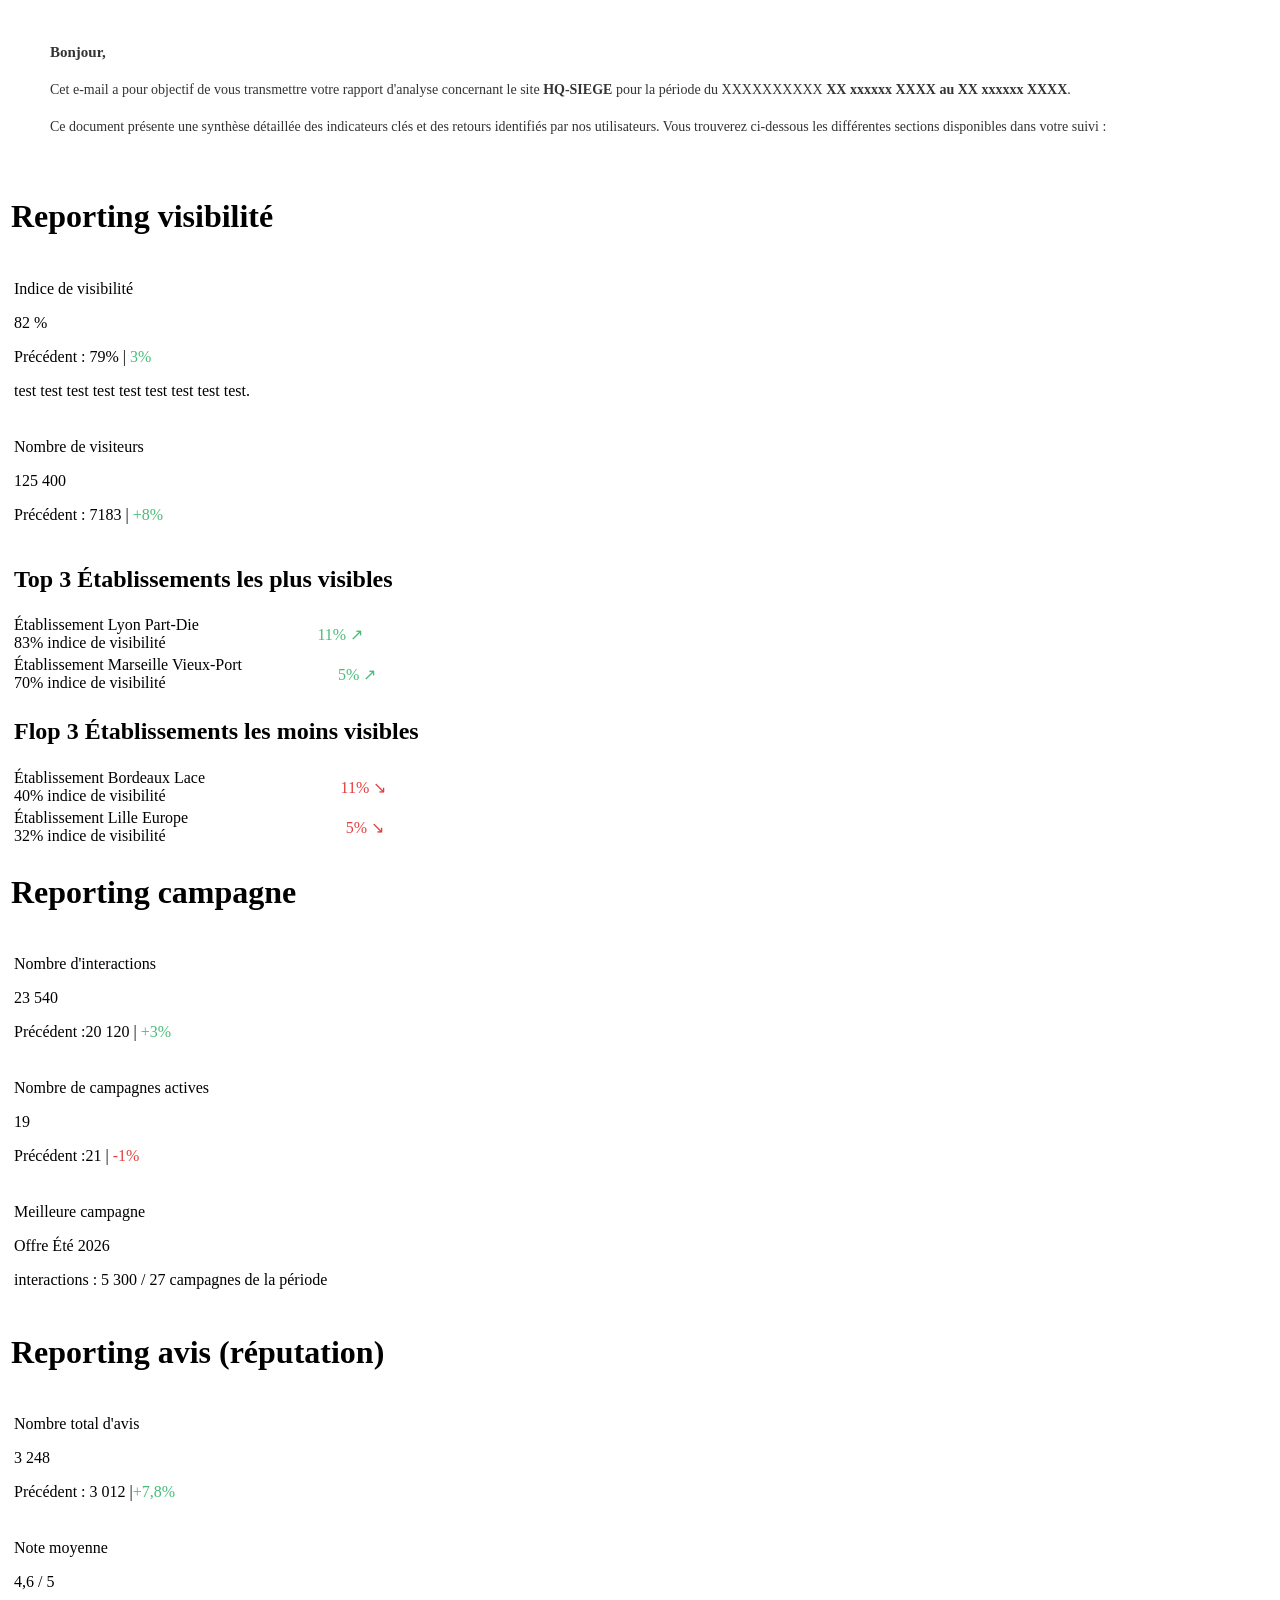
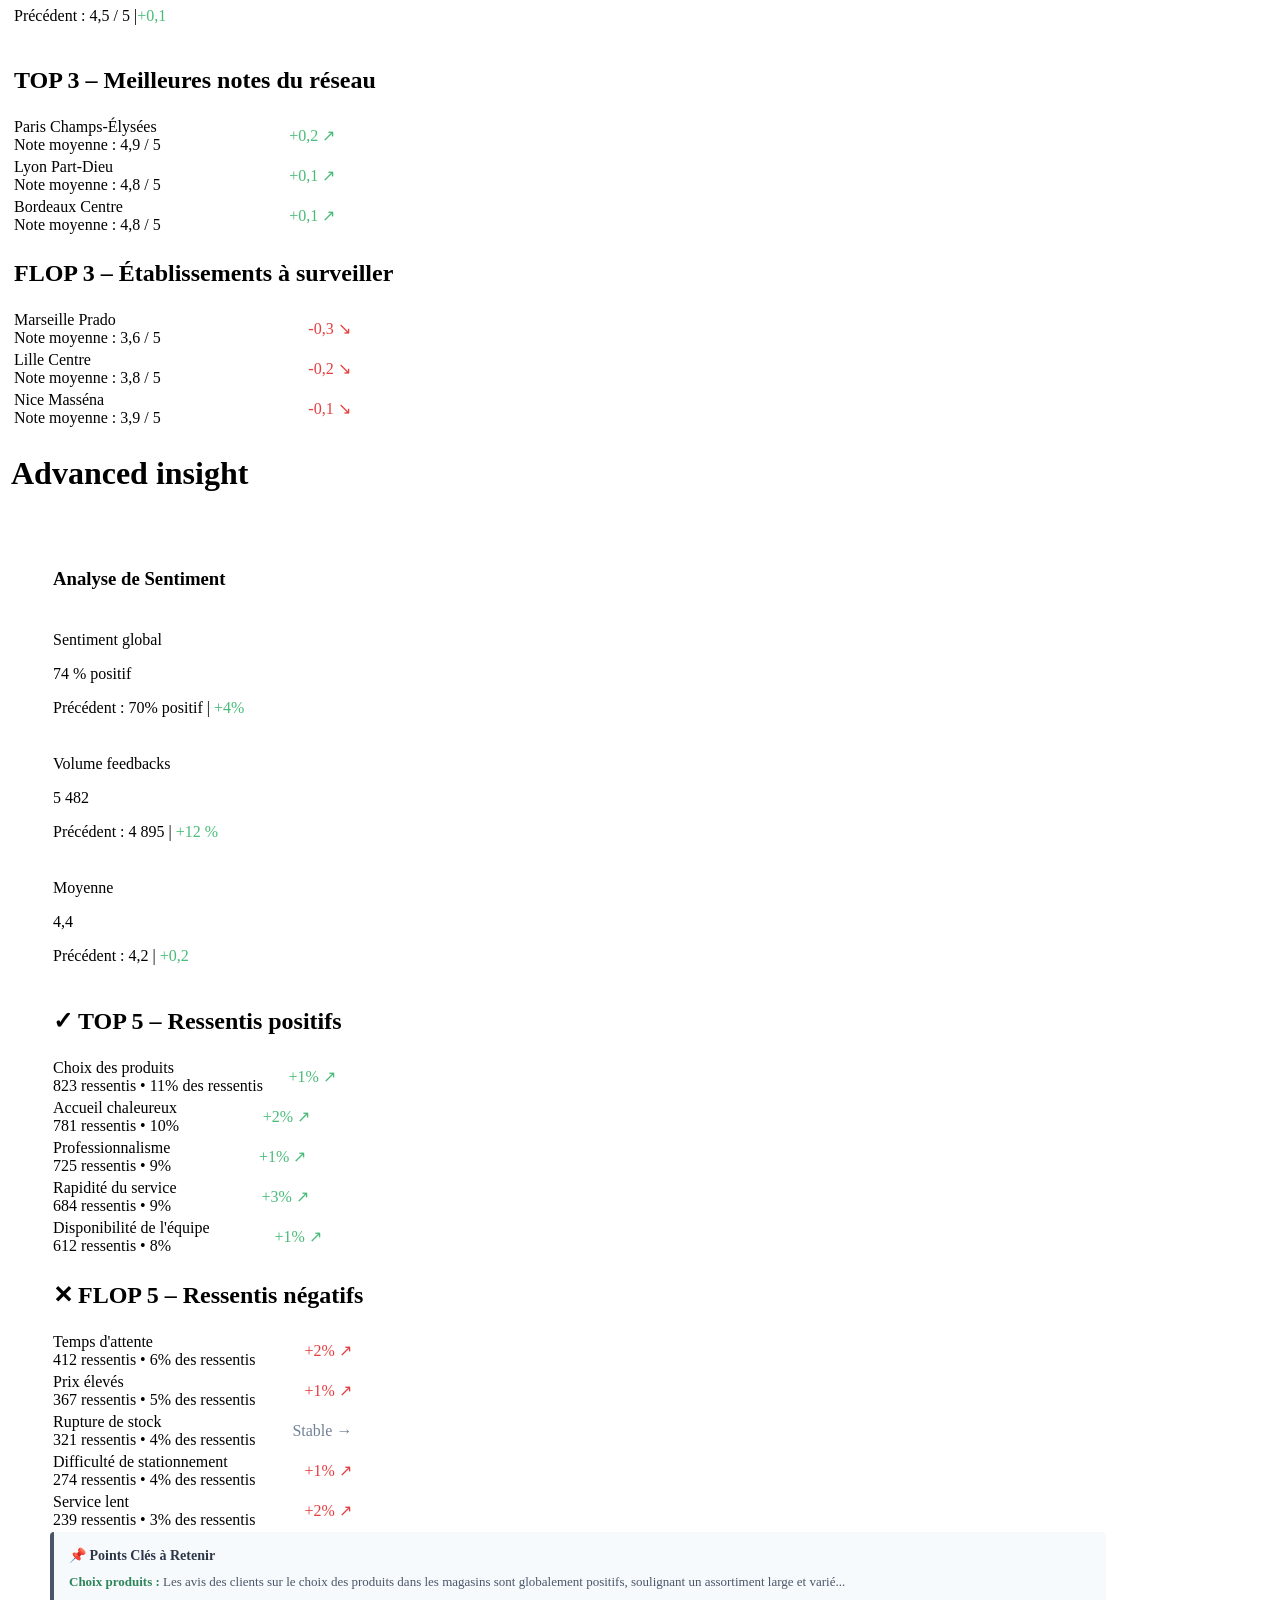
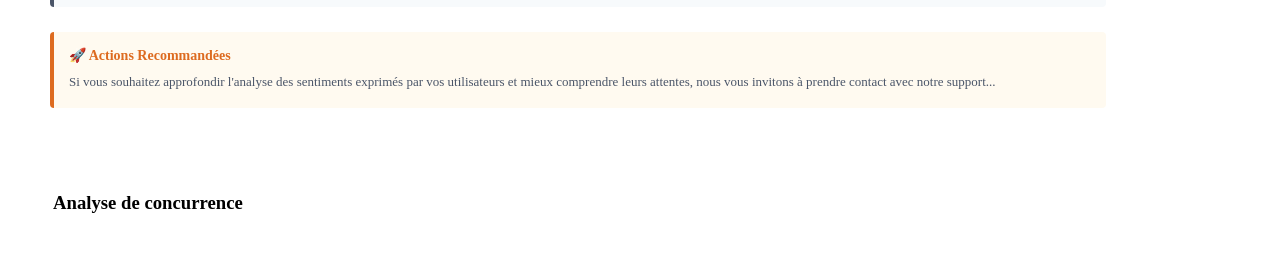
==== hq_email.html @ 709d8bdd "Template email html -> email" ====
<!DOCTYPE html>
<html lang="fr">
<head>
    <meta charset="UTF-8">
    <meta name="viewport" content="width=device-width, initial-scale=1.0">
    <link rel="stylesheet" href="temp.css">
    <title>Reporting Sentiment Client</title>
</head>
<body>
    <table class="content">
        <!-- TEXTE D'INTRODUCTION DU MAIL -->
        <tr>
            <td style="padding: 30px 40px 10px 40px; font-size: 14px; color: #333333; line-height: 1.6;">
                <p style="margin: 0 0 15px 0; font-weight: 700; font-size: 15px;">Bonjour,</p>
                <p style="margin: 0 0 15px 0;">
                    Cet e-mail a pour objectif de vous transmettre votre rapport d'analyse concernant le site <strong>HQ-SIEGE</strong> pour la période du XXXXXXXXXX <strong>XX xxxxxx XXXX au XX xxxxxx XXXX</strong>. 
                </p>
                <p style="margin: 0 0 25px 0;">
                    Ce document présente une synthèse détaillée des indicateurs clés et des retours identifiés par nos utilisateurs. Vous trouverez ci-dessous les différentes sections disponibles dans votre suivi :
                </p>
            </td>
        </tr>

        <!-- tp1 : reporting visibilité -->
        <tr>
            <td class="reporting-type">
                <h1 >Reporting visibilité</h1>
            </td>
        </tr>
        <!-- Section KPI -->
        <tr>
            <td class="visibilite-content">
                <!-- Card KPI -->
                <table class="kpi-section" >
                    <tr>
                        <td class="kpi-card">
                            <p class="kpi-title">Indice de visibilité</p>
                            <p class="kpi-value">82 %</p>
                            <p class="kpi-comp" >Précédent : 79% | <span class="kpi-stat" style="color: #48bb78;">3%</span></p>
                            <p class="kpi-comp" >test test test test test test test test test.</p>
                        </td>
                    </tr>
                </table>
                <table class="kpi-section" >
                    <tr>
                        <td class="kpi-card">
                            <p class="kpi-title">Nombre de visiteurs</p>
                            <p class="kpi-value">125 400</p>
                            <p class="kpi-comp" >Précédent : 7183 | <span class="kpi-stat" style="color: #48bb78;">+8%</span></p>
                        </td>
                    </tr>
                </table>
                <!-- Classement  TOP  -->
                <table class="kpi-class">
                    <tr>
                        <td class="tab-class-headP">
                            <h2 class="text-headP"> Top 3 Établissements les plus visibles</h2>
                        </td>
                    </tr>
                    <tr>
                        <td class="kpi-tab">
                            <table width="100%" border="0" cellpadding="0" cellspacing="0">
                                <tr>
                                    <td class="kpi-ind-comp">Établissement Lyon Part-Die<br><span class="kpi-index">83% indice de visibilité</span></td>
                                    <td class="kpi-evol" style=" color: #48bb78;"> 11% <span class="kpi-arrow">↗</span></td>
                                </tr>
                            </table>
                        </td>
                    </tr>
                    <tr>
                        <td class="kpi-tab">
                            <table width="100%" border="0" cellpadding="0" cellspacing="0">
                                <tr>
                                    <td class="kpi-ind-comp">Établissement Marseille Vieux-Port<br><span class="kpi-index">70% indice de visibilité</span></td>
                                    <td class="kpi-evol" style=" color: #48bb78;"> 5% <span class="kpi-arrow">↗</span></td>
                                </tr>
                            </table>
                        </td>
                    </tr>
                </table>
                <!-- Classement  FLOP  -->
                <table class="kpi-class">
                    <tr>
                        <td class="tab-class-headN">
                            <h2 class="text-headN"> Flop 3 Établissements les moins visibles</h2>
                        </td>
                    </tr>
                    <tr>
                        <td class="kpi-tab">
                            <table width="100%" border="0" cellpadding="0" cellspacing="0">
                                <tr>
                                    <td class="kpi-ind-comp">Établissement Bordeaux Lace<br><span class="kpi-index">40% indice de visibilité</span></td>
                                    <td class="kpi-evol" style=" color:#e53e3e;"> 11% <span class="kpi-arrow">↘</span></td>
                                </tr>
                            </table>
                        </td>
                    </tr>
                    <tr>
                        <td class="kpi-tab">
                            <table width="100%" border="0" cellpadding="0" cellspacing="0">
                                <tr>
                                    <td class="kpi-ind-comp">Établissement Lille Europe<br><span class="kpi-index">32% indice de visibilité</span></td>
                                    <td class="kpi-evol" style=" color:#e53e3e;"> 5% <span class="kpi-arrow">↘</span></td>
                                </tr>
                            </table>
                        </td>
                    </tr>
                </table>
            </td>
        </tr>
        <!-- tp2 : reporting campagne -->
        <tr>
            <td class="reporting-type">
                <h1 >Reporting campagne</h1>
            </td>
        </tr>
        <tr>
            <!-- Card KPI -->
            <td class="visibilite-content">
                <table class="kpi-section">
                    <tr>
                        <td class="kpi-card">
                            <p class="kpi-title">Nombre d'interactions</p>
                            <p class="kpi-value">23 540</p>
                            <p class="kpi-comp" >Précédent :20 120  | <span class="kpi-stat" style="color: #48bb78;">+3%</span></p>
                        </td>
                    </tr>
                </table>
                <table class="kpi-section">
                    <tr>
                        <td class="kpi-card">
                            <p class="kpi-title">Nombre de campagnes actives</p>
                            <p class="kpi-value">19</p>
                            <p class="kpi-comp" >Précédent :21 | <span class="kpi-stat" style="color: #e53e3e;">-1%</span></p>
                        </td>
                    </tr>
                </table>
                <table class="kpi-section">
                    <tr>
                        <td class="kpi-card">
                            <p class="kpi-title">Meilleure campagne</p>
                            <p class="kpi-value">Offre Été 2026</p>
                            <p class="kpi-comp">interactions : 5 300 /<span class="kpi-up"> 27 campagnes de la période</span></p>
                        </td>
                    </tr>
                </table>
            </td>
        </tr>
        <!-- tp3 : reporting avis -->
        <tr>
            <td class="reporting-type">
                <h1 >Reporting avis (réputation)</h1>
            </td>
        </tr>
        <tr>
            <!-- Card KPI -->
            <td class="visibilite-content">
                <table class="kpi-section">
                    <tr>
                        <td class="kpi-card">
                            <p class="kpi-title">Nombre total d'avis</p>
                            <p class="kpi-value">3 248</p>
                            <p class="kpi-comp">Précédent : 3 012 |<span class="kpi-stat" style="color: #48bb78;">+7,8%</span></p>
                        </td>
                    </tr>
                </table>
                <table class="kpi-section">
                    <tr>
                        <td class="kpi-card">
                            <p class="kpi-title">Note moyenne</p>
                            <p class="kpi-value">4,6 / 5</p>
                            <p class="kpi-comp">Précédent : 4,5 / 5 |<span class="kpi-stat" style="color: #48bb78;">+0,1</span></p>
                        </td>
                    </tr>
                </table>
                <!-- Classement  TOP  -->
                <table class="kpi-class">
                    <tr>
                        <td class="tab-class-headP">
                            <h2 class="text-headP">TOP 3 – Meilleures notes du réseau</h2>
                        </td>
                    </tr>
                    <tr>
                        <td class="kpi-tab">
                            <table width="100%" border="0" cellpadding="0" cellspacing="0">
                                <tr>
                                    <td class="kpi-ind-comp">Paris Champs-Élysées<br><span class="kpi-index">Note moyenne : 4,9 / 5</span></td>
                                    <td class="kpi-evol" style="color: #48bb78;"> +0,2 <span class="kpi-arrow">↗</span></td>
                                </tr>
                            </table>
                        </td>
                    </tr>
                    <tr>
                        <td class="kpi-tab">
                            <table width="100%" border="0" cellpadding="0" cellspacing="0">
                                <tr>
                                    <td class="kpi-ind-comp">Lyon Part-Dieu<br><span class="kpi-index">Note moyenne : 4,8 / 5</span></td>
                                    <td class="kpi-evol" style="color: #48bb78;">+0,1 <span class="kpi-arrow">↗</span></td>
                                </tr>
                            </table>
                        </td>
                    </tr>
                    <tr>
                        <td class="kpi-tab">
                            <table width="100%" border="0" cellpadding="0" cellspacing="0">
                                <tr>
                                    <td class="kpi-ind-comp">Bordeaux Centre<br><span class="kpi-index">Note moyenne : 4,8 / 5</span></td>
                                    <td class="kpi-evol" style="color: #48bb78;">+0,1 <span class="kpi-arrow">↗</span></td>
                                </tr>
                            </table>
                        </td>
                    </tr>
                </table>
                <!-- Classement  FLOP  -->
                <table class="kpi-class">
                    <tr>
                        <td class="tab-class-headN">
                            <h2 class="text-headN">FLOP 3 – Établissements à surveiller</h2>
                        </td>
                    </tr>
                    <tr>
                        <td class="kpi-tab">
                            <table width="100%" border="0" cellpadding="0" cellspacing="0">
                                <tr>
                                    <td class="kpi-ind-comp">Marseille Prado<br><span class="kpi-index">Note moyenne : 3,6 / 5</span></td>
                                    <td class="kpi-evol" style="color: #e53e3e;">-0,3 <span class="kpi-arrow">↘</span></td>
                                </tr>
                            </table>
                        </td>
                    </tr>
                    <tr>
                        <td class="kpi-tab">
                            <table width="100%" border="0" cellpadding="0" cellspacing="0">
                                <tr>
                                    <td class="kpi-ind-comp">Lille Centre<br><span class="kpi-index">Note moyenne : 3,8 / 5</span></td>
                                    <td class="kpi-evol" style="color: #e53e3e;">-0,2 <span class="kpi-arrow">↘</span></td>
                                </tr>
                            </table>
                        </td>
                    </tr>
                    <tr>
                        <td class="kpi-tab">
                            <table width="100%" border="0" cellpadding="0" cellspacing="0">
                                <tr>
                                    <td class="kpi-ind-comp">Nice Masséna<br><span class="kpi-index">Note moyenne : 3,9 / 5</span></td>
                                    <td class="kpi-evol" style="color: #e53e3e;">-0,1 <span class="kpi-arrow">↘</span></td>
                                </tr>
                            </table>
                        </td>
                    </tr>
                </table>
            </td>
        </tr>
        <!-- tp4 : advanced insight-->
        <tr>
            <td class="reporting-type">
                <h1 >Advanced insight</h1>
            </td>
        </tr>
        <tr>
            <td style="padding: 30px 40px;">
                <!--  ANALYSE DE SENTIMENT  -->
                <table class="ai-table">
                    <tr>
                        <td class="ai-header">
                            <h3 class="ai-title">Analyse de Sentiment</h3>
                        </td>
                    </tr>
                </table>
                <table class="kpi-section" >
                    <tr>
                        <td class="kpi-card">
                            <p class="kpi-title">Sentiment global</p>
                            <p class="kpi-value">74 % positif</p>
                            <p class="kpi-comp" >Précédent : 70% positif | <span class="kpi-stat" style="color: #48bb78;">+4%</span></p>
                        </td>
                    </tr>
                </table>
                <table class="kpi-section" >
                    <tr>
                        <td class="kpi-card">
                            <p class="kpi-title">Volume feedbacks</p>
                            <p class="kpi-value">5 482</p>
                            <p class="kpi-comp" >Précédent : 4 895 | <span class="kpi-stat" style="color: #48bb78;">+12 %</span></p>
                        </td>
                    </tr>
                </table>
                <table class="kpi-section" >
                    <tr>
                        <td class="kpi-card">
                            <p class="kpi-title">Moyenne</p>
                            <p class="kpi-value">4,4</p>
                            <p class="kpi-comp" >Précédent : 4,2 | <span class="kpi-stat" style="color: #48bb78;">+0,2 </span></p>
                        </td>
                    </tr>
                </table>
                <!-- Classement TOP -->
                <table class="kpi-class">
                    <tr>
                        <td class="tab-class-headP">
                            <h2 class="text-headP"><span style="margin-right: 5px;">✓</span>TOP 5 – Ressentis positifs</h2>
                        </td>
                    </tr>
                    <tr>
                        <td class="kpi-tab">
                            <table width="100%" border="0" cellpadding="0" cellspacing="0">
                                <tr>
                                    <td class="kpi-ind-comp">Choix des produits<br><span class="kpi-index">823 ressentis • 11% des ressentis</span></td>
                                    <td class="kpi-evol" style="color:#48bb78;">+1% <span class="kpi-arrow">↗</span></td>
                                </tr>
                            </table>
                        </td>
                    </tr>
                    <tr>
                        <td class="kpi-tab">
                            <table width="100%" border="0" cellpadding="0" cellspacing="0">
                                <tr>
                                    <td class="kpi-ind-comp">Accueil chaleureux<br><span class="kpi-index">781 ressentis • 10%</span></td>
                                    <td class="kpi-evol" style="color:#48bb78;">+2% <span class="kpi-arrow">↗</span></td>
                                </tr>
                            </table>
                        </td>
                    </tr>
                    <tr>
                        <td class="kpi-tab">
                            <table width="100%" border="0" cellpadding="0" cellspacing="0">
                                <tr>
                                    <td class="kpi-ind-comp">Professionnalisme<br><span class="kpi-index">725 ressentis • 9%</span></td>
                                    <td class="kpi-evol" style="color:#48bb78;">+1% <span class="kpi-arrow">↗</span></td>
                                </tr>
                            </table>
                        </td>
                    </tr>
                    <tr>
                        <td class="kpi-tab">
                            <table width="100%" border="0" cellpadding="0" cellspacing="0">
                                <tr>
                                    <td class="kpi-ind-comp">Rapidité du service<br><span class="kpi-index">684 ressentis • 9%</span></td>
                                    <td class="kpi-evol" style="color:#48bb78;">+3% <span class="kpi-arrow">↗</span></td>
                                </tr>
                            </table>
                        </td>
                    </tr>
                    <tr>
                        <td class="kpi-tab">
                            <table width="100%" border="0" cellpadding="0" cellspacing="0">
                                <tr>
                                    <td class="kpi-ind-comp">Disponibilité de l'équipe<br><span class="kpi-index">612 ressentis • 8%</span></td>
                                    <td class="kpi-evol" style="color:#48bb78;">+1% <span class="kpi-arrow">↗</span></td>
                                </tr>
                            </table>
                        </td>
                    </tr>
                </table>
                <!-- Classement FLOP -->
                <table class="kpi-class">
                    <tr>
                        <td class="tab-class-headN">
                            <h2 class="text-headN"><span style="margin-right: 5px;">✕</span>FLOP 5 – Ressentis négatifs</h2>
                        </td>
                    </tr>
                    <tr>
                        <td class="kpi-tab">
                            <table width="100%" border="0" cellpadding="0" cellspacing="0">
                                <tr>
                                    <td class="kpi-ind-comp">Temps d'attente<br><span class="kpi-index">412 ressentis • 6% des ressentis</span></td>
                                    <td class="kpi-evol" style="color:#e53e3e;">+2% <span class="kpi-arrow">↗</span></td>
                                </tr>
                            </table>
                        </td>
                    </tr>
                    <tr>
                        <td class="kpi-tab">
                            <table width="100%" border="0" cellpadding="0" cellspacing="0">
                                <tr>
                                    <td class="kpi-ind-comp">Prix élevés<br><span class="kpi-index">367 ressentis • 5% des ressentis</span></td>
                                    <td class="kpi-evol" style="color:#e53e3e;">+1% <span class="kpi-arrow">↗</span></td>
                                </tr>
                            </table>
                        </td>
                    </tr>
                    <tr>
                        <td class="kpi-tab">
                            <table width="100%" border="0" cellpadding="0" cellspacing="0">
                                <tr>
                                    <td class="kpi-ind-comp">Rupture de stock<br><span class="kpi-index">321 ressentis • 4% des ressentis</span></td>
                                    <td class="kpi-evol" style="color:#718096;">Stable <span class="kpi-arrow">→</span> </td>
                                </tr>
                            </table>
                        </td>
                    </tr>
                    <tr>
                        <td class="kpi-tab">
                            <table width="100%" border="0" cellpadding="0" cellspacing="0">
                                <tr>
                                    <td class="kpi-ind-comp">Difficulté de stationnement<br><span class="kpi-index">274 ressentis • 4% des ressentis</span></td>
                                    <td class="kpi-evol" style="color:#e53e3e;">+1% <span class="kpi-arrow">↗</span></td>
                                </tr>
                            </table>
                        </td>
                    </tr>
                    <tr>
                        <td class="kpi-tab">
                            <table width="100%" border="0" cellpadding="0" cellspacing="0">
                                <tr>
                                    <td class="kpi-ind-comp">Service lent<br><span class="kpi-index">239 ressentis • 3% des ressentis</span></td>
                                    <td class="kpi-evol" style="color:#e53e3e;">+2% <span class="kpi-arrow">↗</span></td>
                                </tr>
                            </table>
                        </td>
                    </tr>
                </table>
                <!-- points clés -->
                <table width="100%" border="0" cellpadding="0" cellspacing="0" style="margin-bottom: 25px; background-color: #f7fafc; border-left: 4px solid #4a5568; border-radius: 4px;">
                    <tr>
                        <td style="padding: 15px;">
                            <h3 style="margin: 0 0 8px 0; font-size: 14px; color: #2d3748; font-weight: 700;">📌 Points Clés à Retenir</h3>
                            <p style="margin: 0; font-size: 13px; color: #4a5568; line-height: 1.6;">
                                <strong style="color: #2f855a;">Choix produits :</strong> Les avis des clients sur le choix des produits dans les magasins sont globalement positifs, soulignant un assortiment large et varié...
                            </p>
                        </td>
                    </tr>
                </table>
                <!-- Actions recommandées -->
                <table width="100%" border="0" cellpadding="0" cellspacing="0" style="background-color: #fffaf0; border-left: 4px solid #dd6b20; border-radius: 4px;">
                    <tr>
                        <td style="padding: 15px;">
                            <h3 style="margin: 0 0 8px 0; font-size: 14px; color: #dd6b20; font-weight: 700;">🚀 Actions Recommandées</h3>
                            <p style="margin: 0; font-size: 13px; color: #4a5568; line-height: 1.6;">
                                Si vous souhaitez approfondir l'analyse des sentiments exprimés par vos utilisateurs et mieux comprendre leurs attentes, nous vous invitons à prendre contact avec notre support...
                            </p>
                        </td>
                    </tr>
                </table>
                
            </td>
        </tr>
        <tr>
            <td style="padding: 30px 40px;">
                <!--  ANALYSE DE CONCURRENCE  -->
                <table class="ai-table">
                    <tr>
                        <td class="ai-header">
                            <h3 class="ai-title">Analyse de concurrence</h3>
                        </td>
                    </tr>
                </table>
            </td>
        </tr>
    </table>
    
</body>
</html>
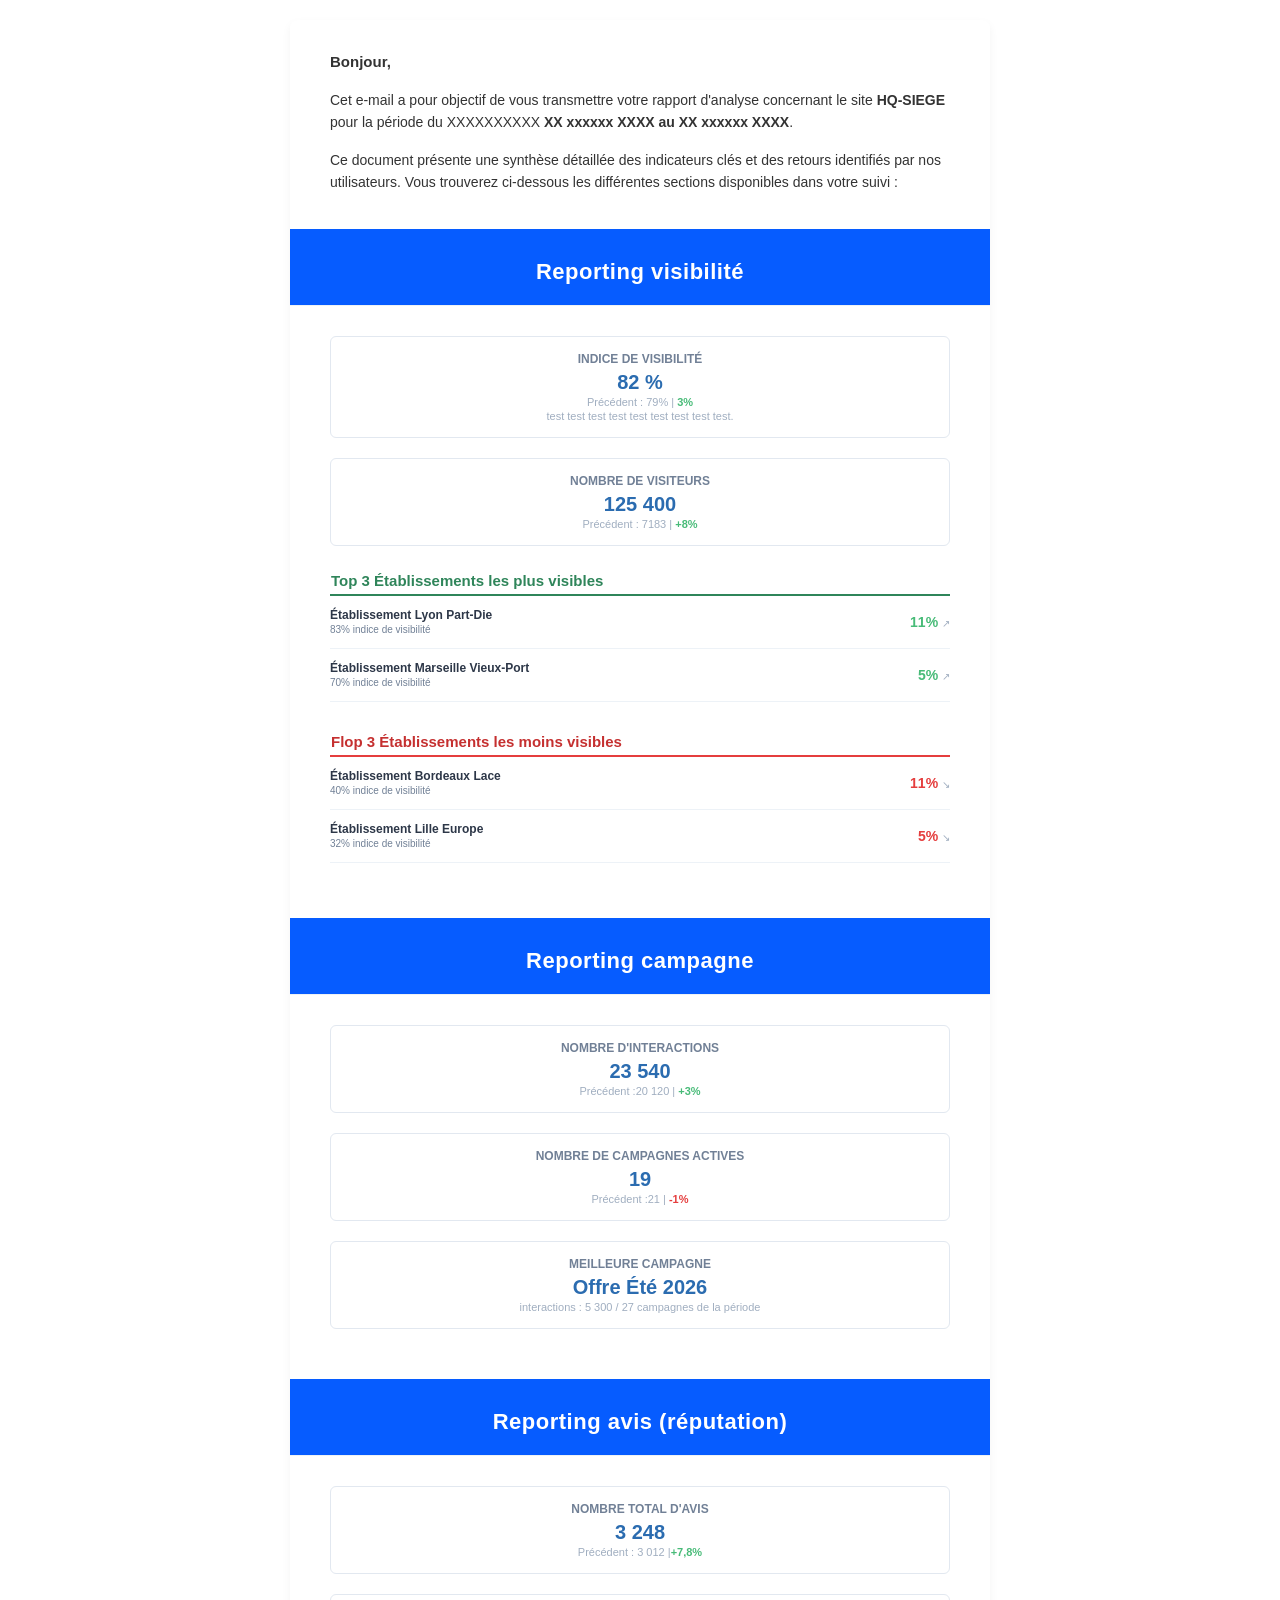
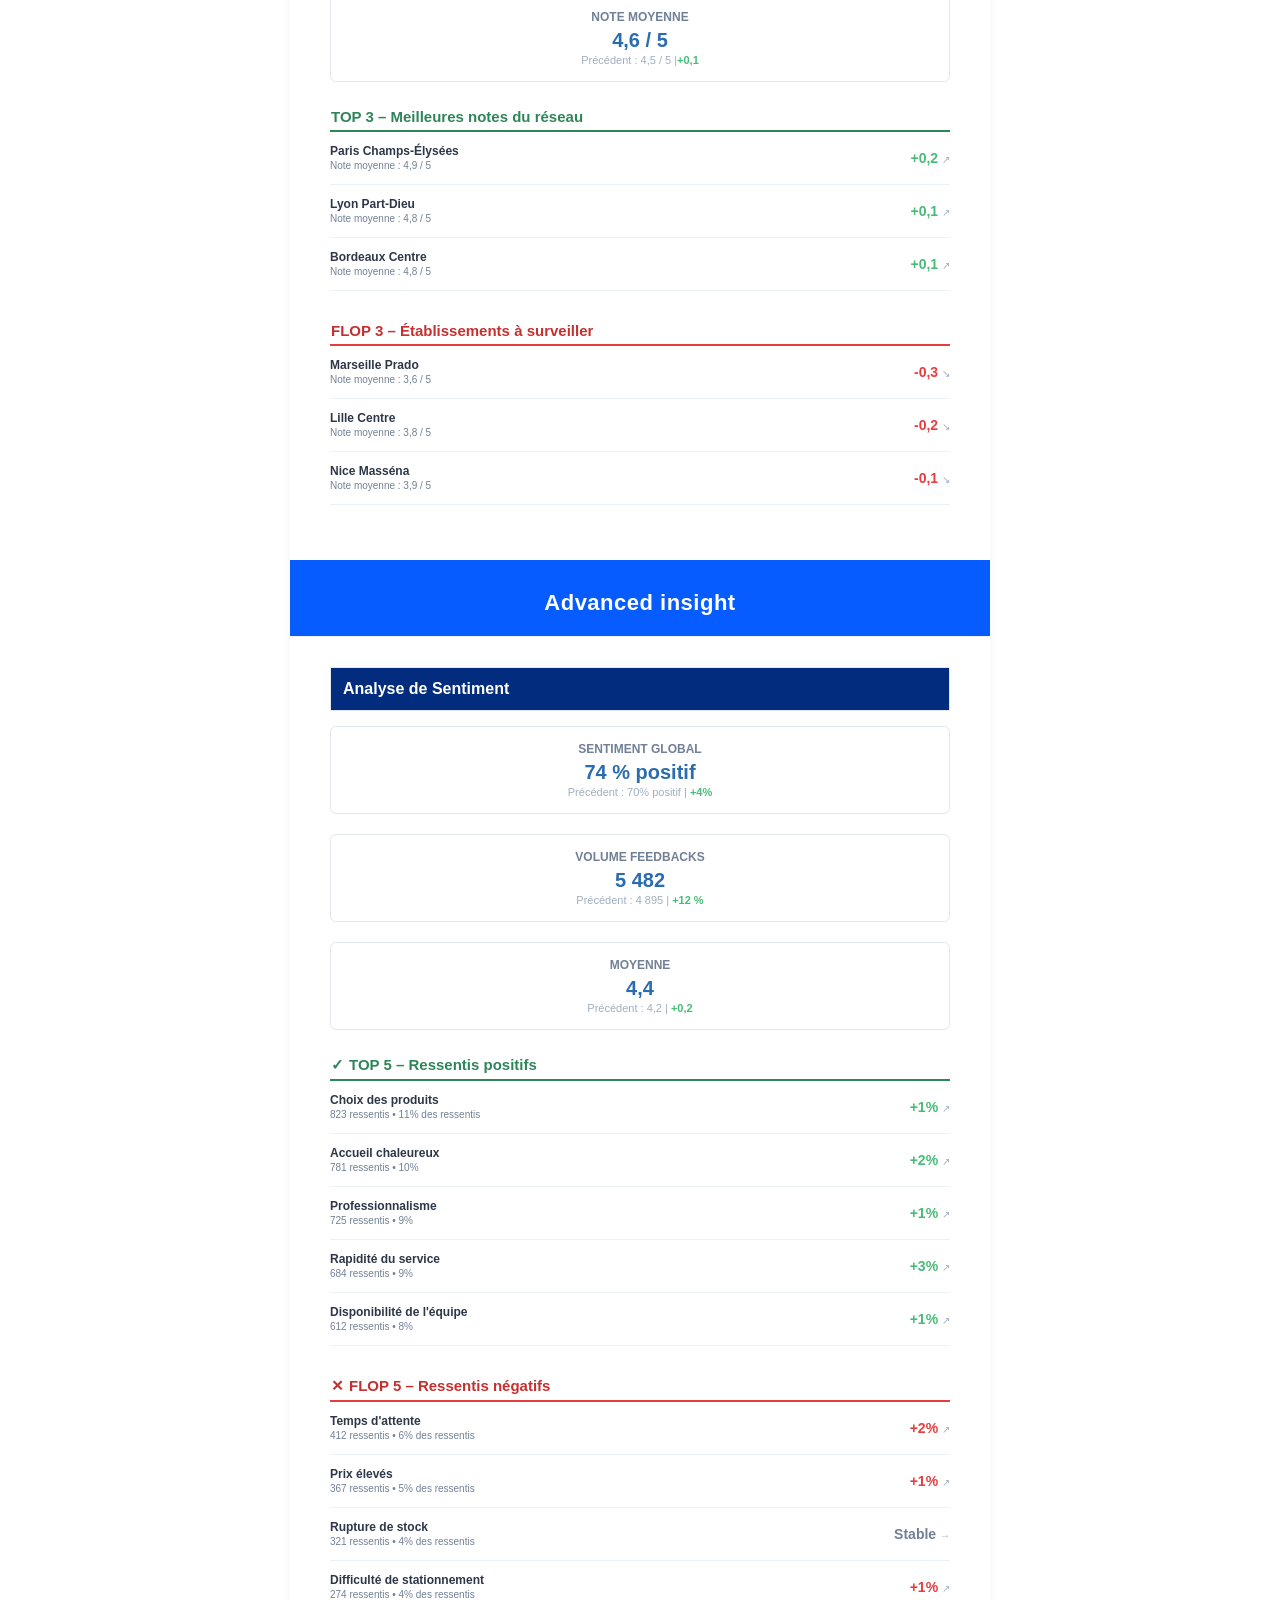
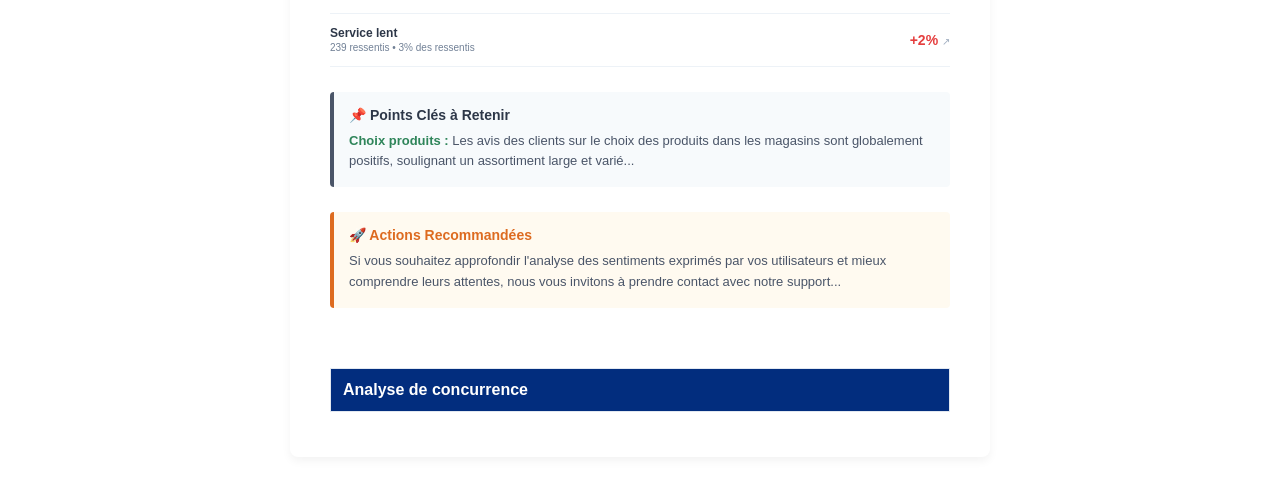
==== commit a979efab: "import css" ====
--- a/hq_email.html
+++ b/hq_email.html
@@ -3,7 +3,7 @@
 <head>
     <meta charset="UTF-8">
     <meta name="viewport" content="width=device-width, initial-scale=1.0">
-    <link rel="stylesheet" href="temp.css">
+    <link rel="stylesheet" href="hq.css">
     <title>Reporting Sentiment Client</title>
 </head>
 <body>
--- a/hq.css
+++ b/hq.css
@@ -0,0 +1,162 @@
+body{
+    margin: 0;
+    padding: 0;
+    background-color: #ffffff;
+    font-family: 'Segoe UI', Arial, sans-serif;
+    color: #333333;
+}
+
+.content {
+    max-width: 700px;
+    width: 100%;
+    margin: 20px auto;
+    background-color: #ffffff;
+    border-radius: 8px;
+    overflow: hidden;
+    box-shadow: 0 4px 10px rgba(20, 20, 20, 0.05);
+    border-collapse: collapse;
+}
+
+.reporting-type {
+    padding: 30px 40px 20px 40px;
+    text-align: center;
+    background-color: #065CFF;
+    border-bottom: 1px solid #eef2f5;
+}
+
+h1{
+    margin: 0;
+    font-size: 22px;
+    color: #ffffff;
+    font-weight: 700;
+    letter-spacing: 0.5px;
+}
+
+.visibilite-content {
+    padding: 30px 40px;
+}
+
+.kpi-section{
+    width: 100%;
+    margin-bottom: 20px;
+    background-color: #ffffff;
+    border: 1px solid #e2e8f0;
+    border-radius: 6px;
+    text-align: center;
+    border-collapse: separate;
+    border-spacing: 0;
+}
+
+.kpi-card{
+    padding: 15px;
+}
+
+.kpi-title{
+    margin: 0;
+    font-size: 12px;
+    color: #718096;
+    text-transform: uppercase;
+    font-weight: 600;
+}
+
+.kpi-value{
+    margin: 5px 0 0 0;
+    font-size: 20px;
+    color: #2b6cb0;
+    font-weight: 700;
+}
+
+.kpi-comp {
+    margin: 2px 0 0;
+    font-size: 11px;
+    color: #a0aec0;
+}
+
+.kpi-stat {
+    font-weight: bold;
+}
+
+.kpi-class{
+    width: 100%;
+    border: 0;
+    border-collapse: collapse;
+    margin-bottom: 25px;
+}
+
+.tab-class-headP{
+    padding-bottom: 5px;
+    border-bottom: 2px solid #2f855a;
+}
+
+.text-headP{
+    margin: 0;
+    font-size: 15px;
+    color: #2f855a;
+    font-weight: 700;
+    padding-left: 0px;
+    padding-top: 5px;
+}
+
+.tab-class-headN{
+    padding-bottom: 5px;
+    border-bottom: 2px solid #e53e3e;
+}
+
+.text-headN{
+    margin: 0;
+    font-size: 15px;
+    color: #c53030;
+    font-weight: 700;
+    padding-left: 0px;
+    padding-top: 5px;
+}
+
+.kpi-tab{
+    padding: 12px 0; 
+    border-bottom: 1px solid #edf2f7;
+}
+
+.kpi-ind-comp {
+    font-size: 12px;
+    font-weight: 600;
+    color: #2d3748;
+}
+
+.kpi-index {
+    font-size: 10px;
+    font-weight: normal;
+    color: #718096;
+}
+
+.kpi-evol {
+    text-align: right;
+    font-size: 14px;
+    font-weight: 700;
+}
+
+.kpi-arrow {
+    font-size: 10px;
+    font-weight: normal;
+    color: #a0aec0;
+}
+
+.ai-table {
+    width: 100%;
+    border: 0;
+    border-collapse: collapse;
+    margin-bottom: 15px;
+}
+
+.ai-header {
+    background-color: #022D7E;
+    border: 1px solid #e2e8f0;
+    vertical-align: middle;
+    padding: 12px;
+}
+
+.ai-title {
+    margin: 0;
+    font-size: 16px;
+    font-weight: 700;
+    color: #ffffff;
+}
